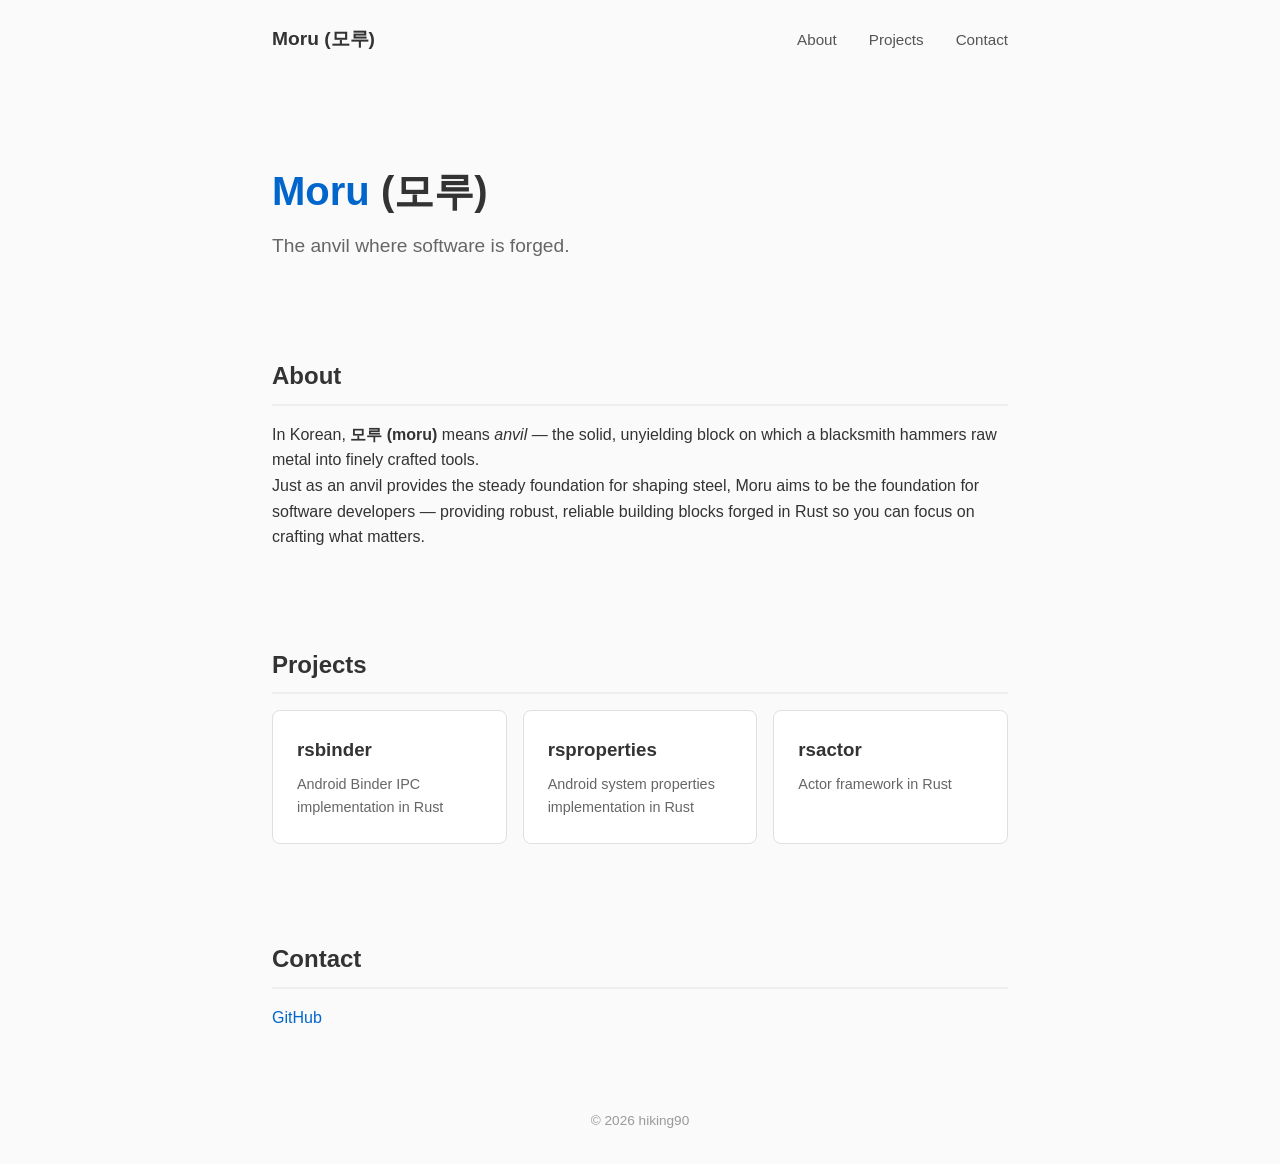
==== index.html @ dc2deca1 "Initial commit: Moru (모루) - The anvil where software is forged Co-Authored-By: Claude Opus 4.6 (1M c" ====
<!DOCTYPE html>
<html lang="en">
<head>
    <meta charset="UTF-8">
    <meta name="viewport" content="width=device-width, initial-scale=1.0">
    <title>Moru (모루)</title>
    <link rel="stylesheet" href="css/style.css">
</head>
<body>
    <header>
        <nav>
            <a href="#" class="logo">Moru (모루)</a>
            <ul>
                <li><a href="#about">About</a></li>
                <li><a href="#projects">Projects</a></li>
                <li><a href="#contact">Contact</a></li>
            </ul>
        </nav>
    </header>

    <main>
        <section id="hero">
            <h1><span class="highlight">Moru</span> (모루)</h1>
            <p>The anvil where software is forged.</p>
        </section>

        <section id="about">
            <h2>About</h2>
            <p>In Korean, <strong>모루 (moru)</strong> means <em>anvil</em> — the solid, unyielding block on which a blacksmith hammers raw metal into finely crafted tools.</p>
            <p>Just as an anvil provides the steady foundation for shaping steel, Moru aims to be the foundation for software developers — providing robust, reliable building blocks forged in Rust so you can focus on crafting what matters.</p>
        </section>

        <section id="projects">
            <h2>Projects</h2>
            <div class="project-grid">
                <a href="https://github.com/hiking90/rsbinder" class="project-card">
                    <h3>rsbinder</h3>
                    <p>Android Binder IPC implementation in Rust</p>
                </a>
                <a href="https://github.com/hiking90/rsproperties" class="project-card">
                    <h3>rsproperties</h3>
                    <p>Android system properties implementation in Rust</p>
                </a>
                <a href="https://github.com/hiking90/rsactor" class="project-card">
                    <h3>rsactor</h3>
                    <p>Actor framework in Rust</p>
                </a>
            </div>
        </section>

        <section id="contact">
            <h2>Contact</h2>
            <p>
                <a href="https://github.com/hiking90">GitHub</a>
            </p>
        </section>
    </main>

    <footer>
        <p>&copy; 2026 hiking90</p>
    </footer>
</body>
</html>
---- css/style.css ----
* {
    margin: 0;
    padding: 0;
    box-sizing: border-box;
}

body {
    font-family: -apple-system, BlinkMacSystemFont, "Segoe UI", Roboto, sans-serif;
    line-height: 1.6;
    color: #333;
    background: #fafafa;
}

a {
    color: #0066cc;
    text-decoration: none;
}

a:hover {
    text-decoration: underline;
}

/* Navigation */
nav {
    display: flex;
    justify-content: space-between;
    align-items: center;
    max-width: 800px;
    margin: 0 auto;
    padding: 1.5rem 2rem;
}

nav .logo {
    font-size: 1.2rem;
    font-weight: 700;
    color: #333;
}

nav ul {
    display: flex;
    list-style: none;
    gap: 2rem;
}

nav ul a {
    color: #555;
    font-size: 0.95rem;
}

nav ul a:hover {
    color: #333;
}

/* Main content */
main {
    max-width: 800px;
    margin: 0 auto;
    padding: 0 2rem;
}

section {
    padding: 3rem 0;
}

/* Hero */
#hero {
    padding: 5rem 0 3rem;
}

#hero h1 {
    font-size: 2.5rem;
    font-weight: 700;
    margin-bottom: 0.5rem;
}

#hero .highlight {
    color: #0066cc;
}

#hero p {
    font-size: 1.2rem;
    color: #666;
}

/* Sections */
h2 {
    font-size: 1.5rem;
    margin-bottom: 1rem;
    padding-bottom: 0.5rem;
    border-bottom: 2px solid #eee;
}

/* Projects */
.project-grid {
    display: grid;
    grid-template-columns: repeat(auto-fill, minmax(220px, 1fr));
    gap: 1rem;
    margin-top: 1rem;
}

.project-card {
    display: block;
    padding: 1.5rem;
    background: #fff;
    border: 1px solid #e0e0e0;
    border-radius: 8px;
    color: #333;
    transition: box-shadow 0.2s;
}

.project-card:hover {
    box-shadow: 0 2px 8px rgba(0, 0, 0, 0.1);
    text-decoration: none;
}

.project-card h3 {
    margin-bottom: 0.5rem;
}

.project-card p {
    font-size: 0.9rem;
    color: #666;
}

/* Contact */
#contact p {
    display: flex;
    gap: 1.5rem;
}

/* Footer */
footer {
    max-width: 800px;
    margin: 0 auto;
    padding: 2rem;
    text-align: center;
    color: #999;
    font-size: 0.85rem;
}

/* Responsive */
@media (max-width: 600px) {
    #hero h1 {
        font-size: 1.8rem;
    }

    nav ul {
        gap: 1rem;
    }

    .project-grid {
        grid-template-columns: 1fr;
    }
}
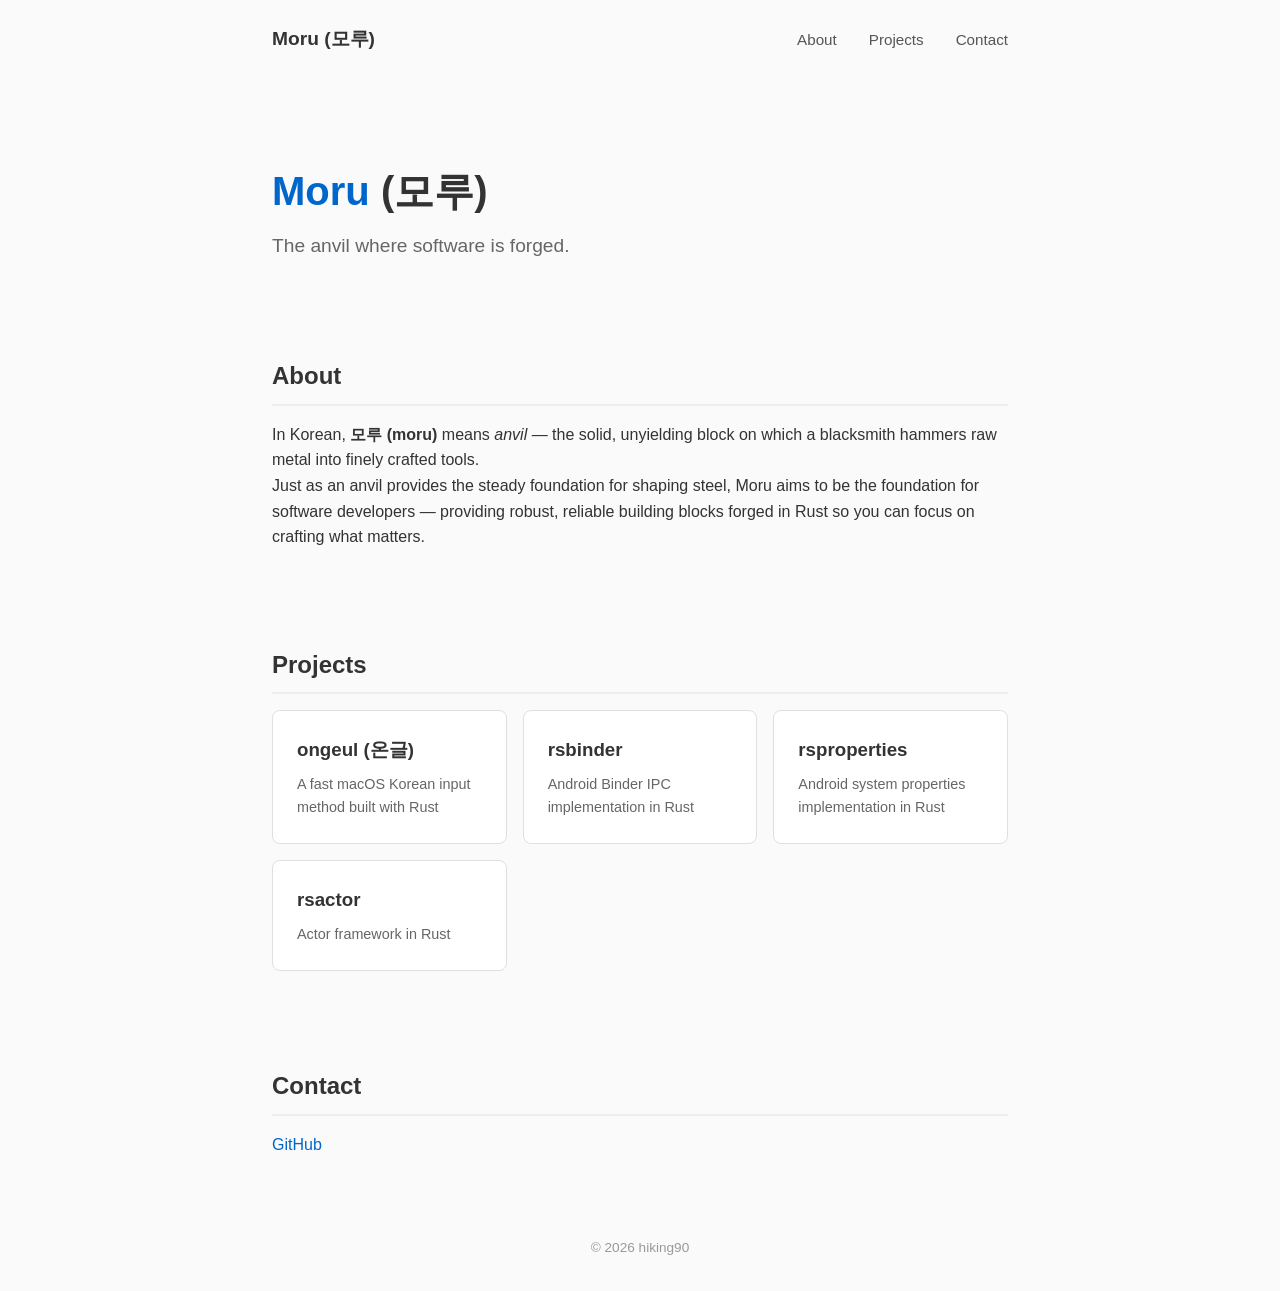
==== commit fa87b3ac: "Add ongeul (온글) to projects list Co-Authored-By: Claude Opus 4.6 (1M context) <noreply@anthropic.com" ====
--- a/index.html
+++ b/index.html
@@ -33,6 +33,10 @@
         <section id="projects">
             <h2>Projects</h2>
             <div class="project-grid">
+                <a href="https://github.com/hiking90/ongeul" class="project-card">
+                    <h3>ongeul (온글)</h3>
+                    <p>A fast macOS Korean input method built with Rust</p>
+                </a>
                 <a href="https://github.com/hiking90/rsbinder" class="project-card">
                     <h3>rsbinder</h3>
                     <p>Android Binder IPC implementation in Rust</p>
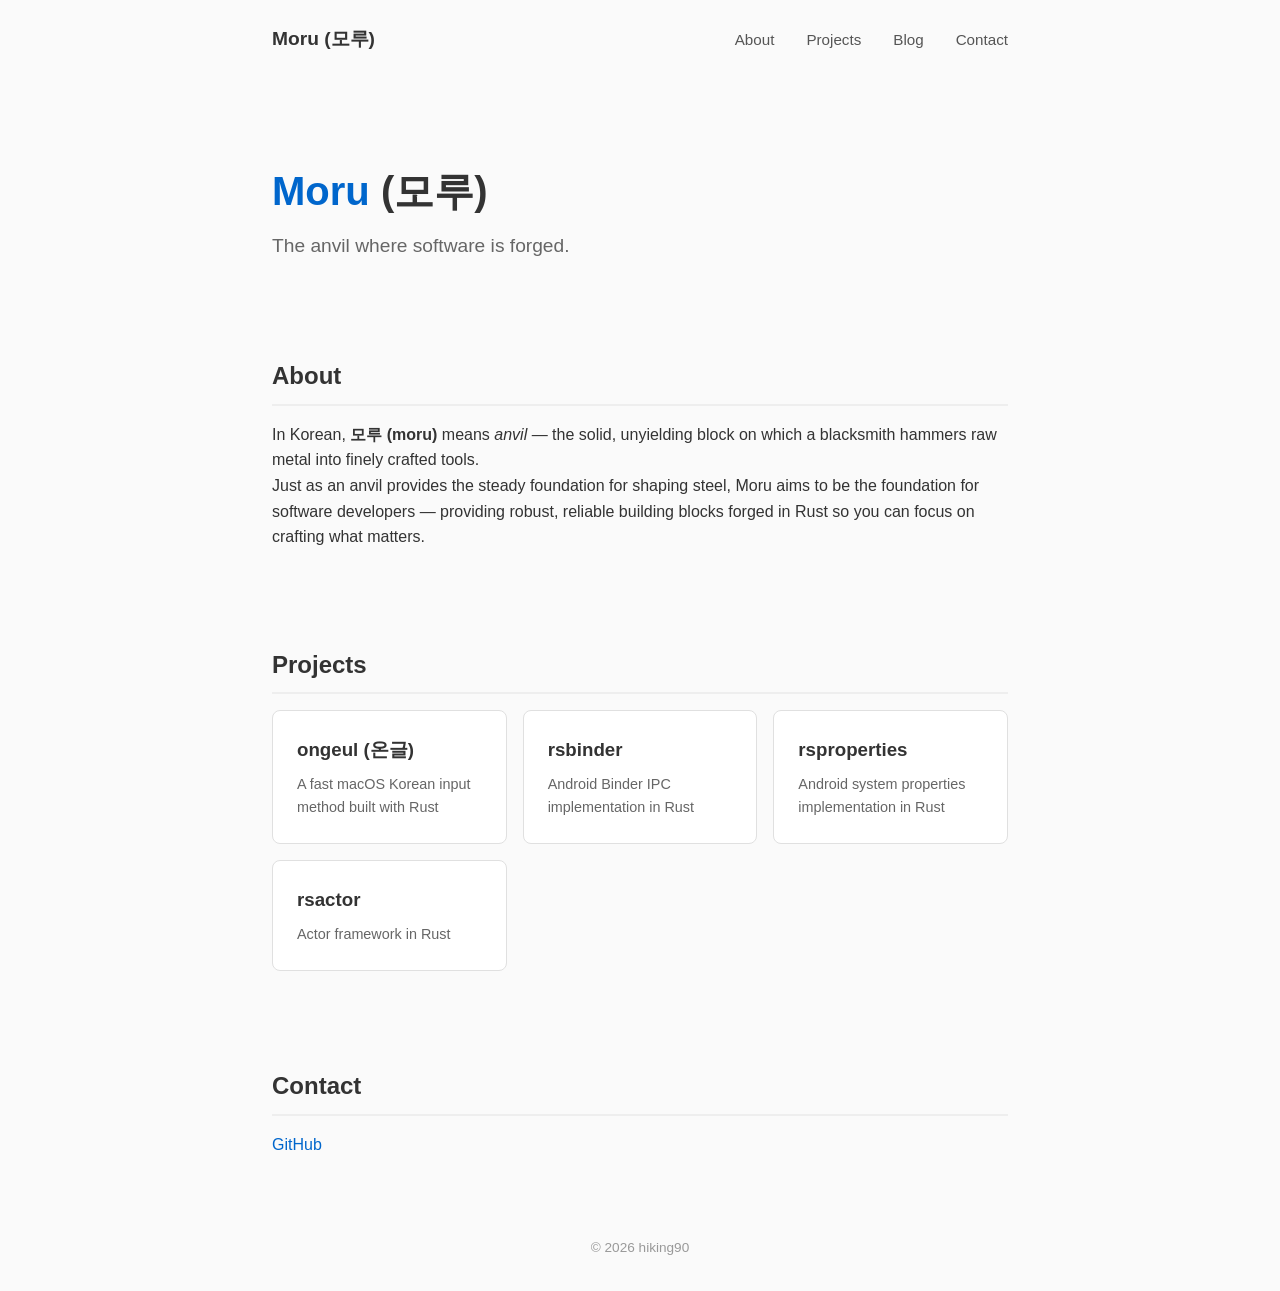
==== commit 93bff88e: "Deploy hiking90/hiking90.github.io to hiking90/hiking90.github.io:gh-pages" ====
--- a/index.html
+++ b/index.html
@@ -1,67 +1 @@
-<!DOCTYPE html>
-<html lang="en">
-<head>
-    <meta charset="UTF-8">
-    <meta name="viewport" content="width=device-width, initial-scale=1.0">
-    <title>Moru (모루)</title>
-    <link rel="stylesheet" href="css/style.css">
-</head>
-<body>
-    <header>
-        <nav>
-            <a href="#" class="logo">Moru (모루)</a>
-            <ul>
-                <li><a href="#about">About</a></li>
-                <li><a href="#projects">Projects</a></li>
-                <li><a href="#contact">Contact</a></li>
-            </ul>
-        </nav>
-    </header>
-
-    <main>
-        <section id="hero">
-            <h1><span class="highlight">Moru</span> (모루)</h1>
-            <p>The anvil where software is forged.</p>
-        </section>
-
-        <section id="about">
-            <h2>About</h2>
-            <p>In Korean, <strong>모루 (moru)</strong> means <em>anvil</em> — the solid, unyielding block on which a blacksmith hammers raw metal into finely crafted tools.</p>
-            <p>Just as an anvil provides the steady foundation for shaping steel, Moru aims to be the foundation for software developers — providing robust, reliable building blocks forged in Rust so you can focus on crafting what matters.</p>
-        </section>
-
-        <section id="projects">
-            <h2>Projects</h2>
-            <div class="project-grid">
-                <a href="https://github.com/hiking90/ongeul" class="project-card">
-                    <h3>ongeul (온글)</h3>
-                    <p>A fast macOS Korean input method built with Rust</p>
-                </a>
-                <a href="https://github.com/hiking90/rsbinder" class="project-card">
-                    <h3>rsbinder</h3>
-                    <p>Android Binder IPC implementation in Rust</p>
-                </a>
-                <a href="https://github.com/hiking90/rsproperties" class="project-card">
-                    <h3>rsproperties</h3>
-                    <p>Android system properties implementation in Rust</p>
-                </a>
-                <a href="https://github.com/hiking90/rsactor" class="project-card">
-                    <h3>rsactor</h3>
-                    <p>Actor framework in Rust</p>
-                </a>
-            </div>
-        </section>
-
-        <section id="contact">
-            <h2>Contact</h2>
-            <p>
-                <a href="https://github.com/hiking90">GitHub</a>
-            </p>
-        </section>
-    </main>
-
-    <footer>
-        <p>&copy; 2026 hiking90</p>
-    </footer>
-</body>
-</html>
+<!doctype html><html lang=en><head><meta charset=UTF-8><meta content="width=device-width,initial-scale=1.0" name=viewport><title>Moru (모루)</title><link href=/css/style.css rel=stylesheet><link title="Atom Feed" href=/atom.xml rel=alternate type=application/atom+xml><body><header><nav><a class=logo href=/>Moru (모루)</a><ul><li><a href=/#about>About</a><li><a href=/#projects>Projects</a><li><a href=/blog/>Blog</a><li><a href=/#contact>Contact</a></ul></nav></header><main><section id=hero><h1><span class=highlight>Moru</span> (모루)</h1><p>The anvil where software is forged.</section><section id=about><h2>About</h2><p>In Korean, <strong>모루 (moru)</strong> means <em>anvil</em> — the solid, unyielding block on which a blacksmith hammers raw metal into finely crafted tools.<p>Just as an anvil provides the steady foundation for shaping steel, Moru aims to be the foundation for software developers — providing robust, reliable building blocks forged in Rust so you can focus on crafting what matters.</section><section id=projects><h2>Projects</h2><div class=project-grid><a class=project-card href=https://github.com/hiking90/ongeul> <h3>ongeul (온글)</h3> <p>A fast macOS Korean input method built with Rust</p> </a><a class=project-card href=https://github.com/hiking90/rsbinder> <h3>rsbinder</h3> <p>Android Binder IPC implementation in Rust</p> </a><a class=project-card href=https://github.com/hiking90/rsproperties> <h3>rsproperties</h3> <p>Android system properties implementation in Rust</p> </a><a class=project-card href=https://github.com/hiking90/rsactor> <h3>rsactor</h3> <p>Actor framework in Rust</p> </a></div></section><section id=contact><h2>Contact</h2><p><a href=https://github.com/hiking90>GitHub</a></section></main><footer><p>© 2026 hiking90</footer>
